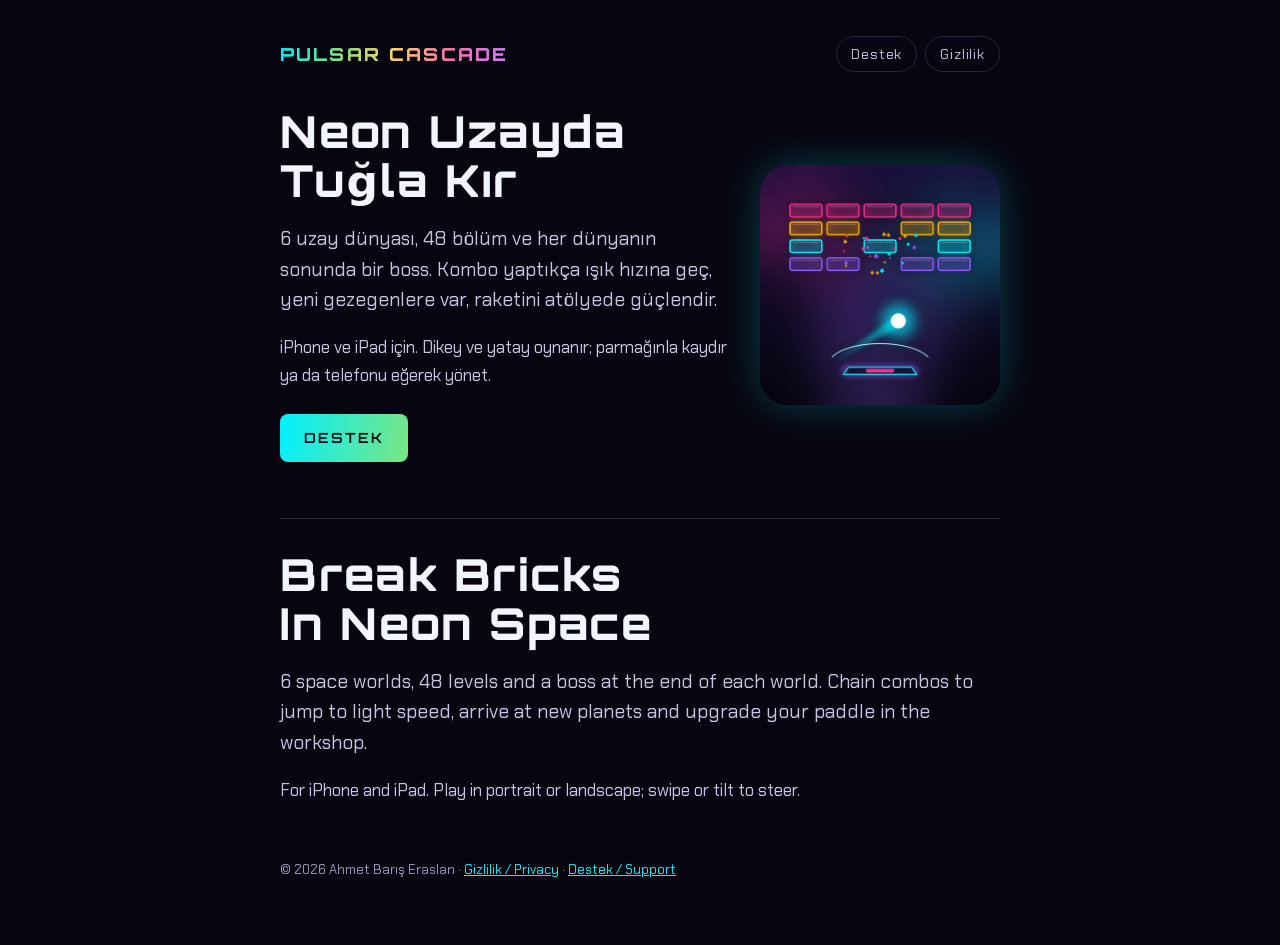
==== index.html @ 49912672 "Pulsar Cascade site: ana sayfa, gizlilik, destek" ====
<!doctype html>
<html lang="tr">
<head>
<meta charset="utf-8">
<meta name="viewport" content="width=device-width, initial-scale=1">
<title>Pulsar Cascade</title>
<meta name="description" content="Neon uzayda tuğla kırma: 6 uzay dünyası, 48 bölüm, boss savaşları, ışık hızı kombolar.">
<link rel="icon" href="icon.png">
<link rel="stylesheet" href="https://fonts.googleapis.com/css2?family=Orbitron:wght@600;800&family=Chakra+Petch:wght@400;600&display=swap">
<link rel="stylesheet" href="style.css">
</head>
<body>
<div class="wrap">
<header class="top">
  <a class="brand" href="./">PULSAR CASCADE</a>
  <nav><a href="support.html">Destek</a><a href="privacy.html">Gizlilik</a></nav>
</header>

<section class="hero">
  <div>
    <h1>Neon Uzayda Tuğla Kır</h1>
    <p class="lede">6 uzay dünyası, 48 bölüm ve her dünyanın sonunda bir boss. Kombo yaptıkça ışık hızına geç, yeni gezegenlere var, raketini atölyede güçlendir.</p>
    <p>iPhone ve iPad için. Dikey ve yatay oynanır; parmağınla kaydır ya da telefonu eğerek yönet.</p>
    <a class="cta" href="support.html">DESTEK</a>
  </div>
  <img src="icon.png" alt="Pulsar Cascade uygulama simgesi" width="240" height="240">
</section>

<section class="lang" lang="en">
  <h1>Break Bricks In Neon Space</h1>
  <p class="lede">6 space worlds, 48 levels and a boss at the end of each world. Chain combos to jump to light speed, arrive at new planets and upgrade your paddle in the workshop.</p>
  <p>For iPhone and iPad. Play in portrait or landscape; swipe or tilt to steer.</p>
</section>

<footer>© 2026 Ahmet Barış Eraslan · <a href="privacy.html">Gizlilik / Privacy</a> · <a href="support.html">Destek / Support</a></footer>
</div>
</body>
</html>
---- style.css ----
:root {
  --bg: #07050f;
  --panel: #120d22;
  --line: #2a2143;
  --ink: #f2f4ff;
  --soft: #c9c5e2;
  --dim: #9b96bb;
  --accent: #00f0ff;
  --gold: #ffd166;
  --pink: #ff6fb1;
  --gem: #7ae582;
  --display: "Orbitron", "Segoe UI", system-ui, sans-serif;
  --body: "Chakra Petch", "Segoe UI", system-ui, sans-serif;
  color-scheme: dark;
}
* { box-sizing: border-box; }
html { background: var(--bg); }
body {
  margin: 0;
  background: var(--bg) radial-gradient(1100px 520px at 85% -10%, rgba(255, 111, 177, .12), transparent 60%),
              radial-gradient(900px 520px at -10% 10%, rgba(0, 240, 255, .09), transparent 60%);
  background-attachment: fixed;
  color: var(--ink);
  font-family: var(--body);
  font-size: 17px;
  line-height: 1.6;
}
.wrap { max-width: 760px; margin: 0 auto; padding-inline: 20px; padding-block: 36px 64px; }
header.top { display: flex; align-items: center; justify-content: space-between; gap: 16px; flex-wrap: wrap; margin-bottom: 36px; }
.brand { font-family: var(--display); font-weight: 800; letter-spacing: .12em; font-size: 18px; text-decoration: none;
  background: linear-gradient(100deg, #00f0ff, #7ae582, #ffd166, #ff6fb1, #c77dff); -webkit-background-clip: text; background-clip: text; color: transparent; }
nav { display: flex; gap: 8px; flex-wrap: wrap; }
nav a { color: var(--soft); text-decoration: none; font-size: 14px; letter-spacing: .06em; padding: 6px 14px; border: 1px solid var(--line); border-radius: 999px; }
nav a:hover, nav a:focus-visible { border-color: var(--accent); color: var(--ink); outline: none; }
h1 { font-family: var(--display); font-weight: 800; font-size: clamp(28px, 6vw, 44px); line-height: 1.1; letter-spacing: .04em; margin: 0 0 12px; text-wrap: balance; }
h2 { font-family: var(--display); font-weight: 600; font-size: 14px; letter-spacing: .24em; text-transform: uppercase; color: var(--accent); margin: 40px 0 10px; }
p, li { color: var(--soft); max-width: 65ch; }
strong { color: var(--ink); font-weight: 600; }
a { color: var(--accent); }
.lede { font-size: 19px; color: var(--soft); }
.meta { font-size: 14px; color: var(--dim); }
.lang { margin-top: 56px; padding-top: 32px; border-top: 1px solid var(--line); }
.hero { display: grid; gap: 28px; align-items: center; grid-template-columns: 1fr; }
.hero img { width: 100%; max-width: 260px; border-radius: 28px; box-shadow: 0 0 40px rgba(0, 240, 255, .25); }
@media (min-width: 700px) { .hero { grid-template-columns: 1fr 240px; } }
.cta { display: inline-block; font-family: var(--display); font-weight: 600; font-size: 14px; letter-spacing: .14em; color: var(--bg);
  background: linear-gradient(100deg, var(--accent), var(--gem)); padding: 13px 24px; border-radius: 8px; text-decoration: none; margin-top: 8px; }
.faq dt { color: var(--ink); font-weight: 600; margin-top: 18px; }
.faq dd { margin: 4px 0 0; color: var(--soft); max-width: 65ch; }
footer { margin-top: 56px; font-size: 13px; color: var(--dim); }
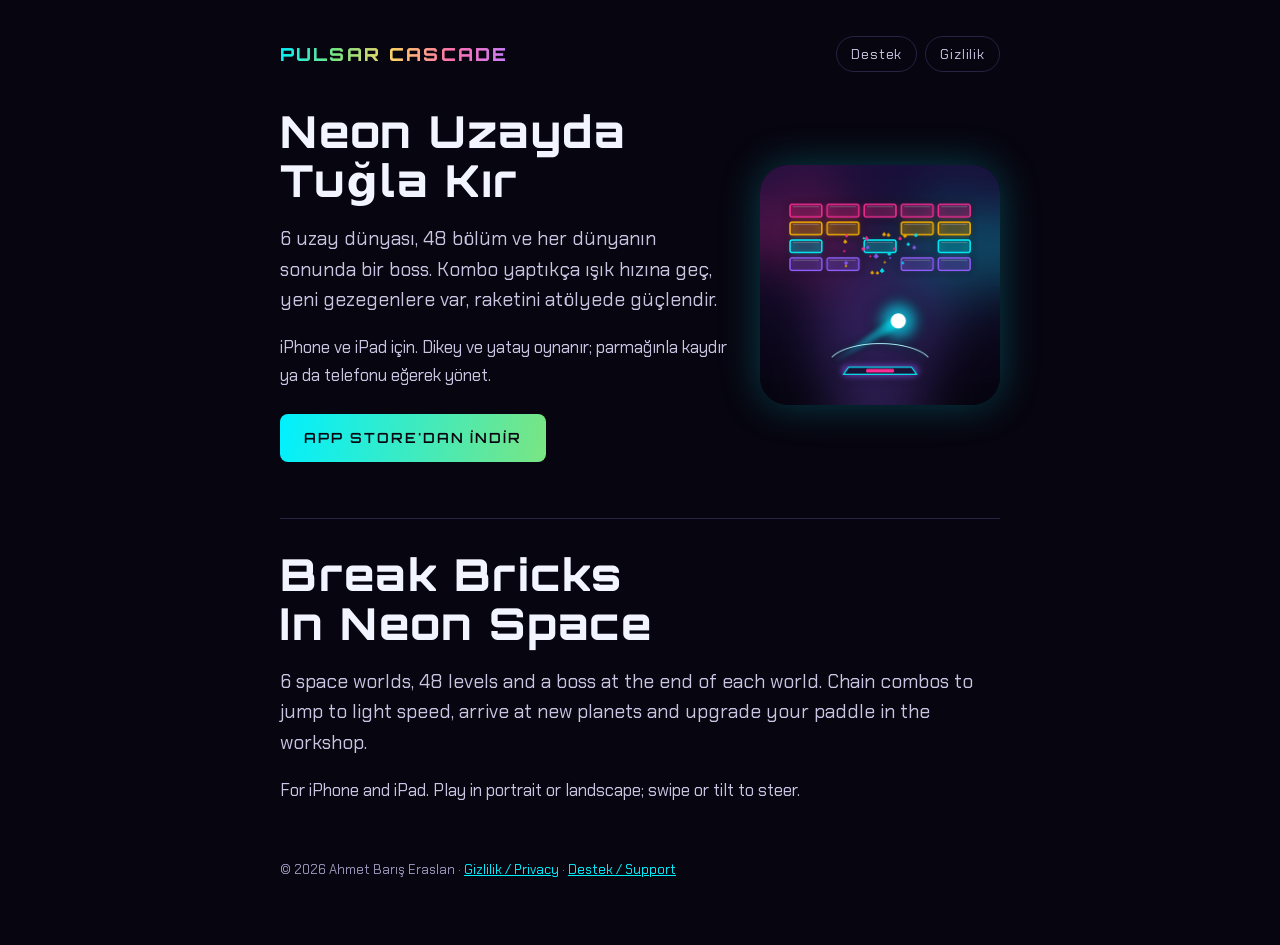
==== commit a60df01e: "Ana sayfaya App Store indirme baglantisi Co-Authored-By: Claude Fable 5 <noreply@anthropic.com>" ====
--- a/index.html
+++ b/index.html
@@ -21,7 +21,7 @@
     <h1>Neon Uzayda Tuğla Kır</h1>
     <p class="lede">6 uzay dünyası, 48 bölüm ve her dünyanın sonunda bir boss. Kombo yaptıkça ışık hızına geç, yeni gezegenlere var, raketini atölyede güçlendir.</p>
     <p>iPhone ve iPad için. Dikey ve yatay oynanır; parmağınla kaydır ya da telefonu eğerek yönet.</p>
-    <a class="cta" href="support.html">DESTEK</a>
+    <a class="cta" href="https://apps.apple.com/tr/app/pulsar-cascade/id6812719839">APP STORE'DAN İNDİR</a>
   </div>
   <img src="icon.png" alt="Pulsar Cascade uygulama simgesi" width="240" height="240">
 </section>
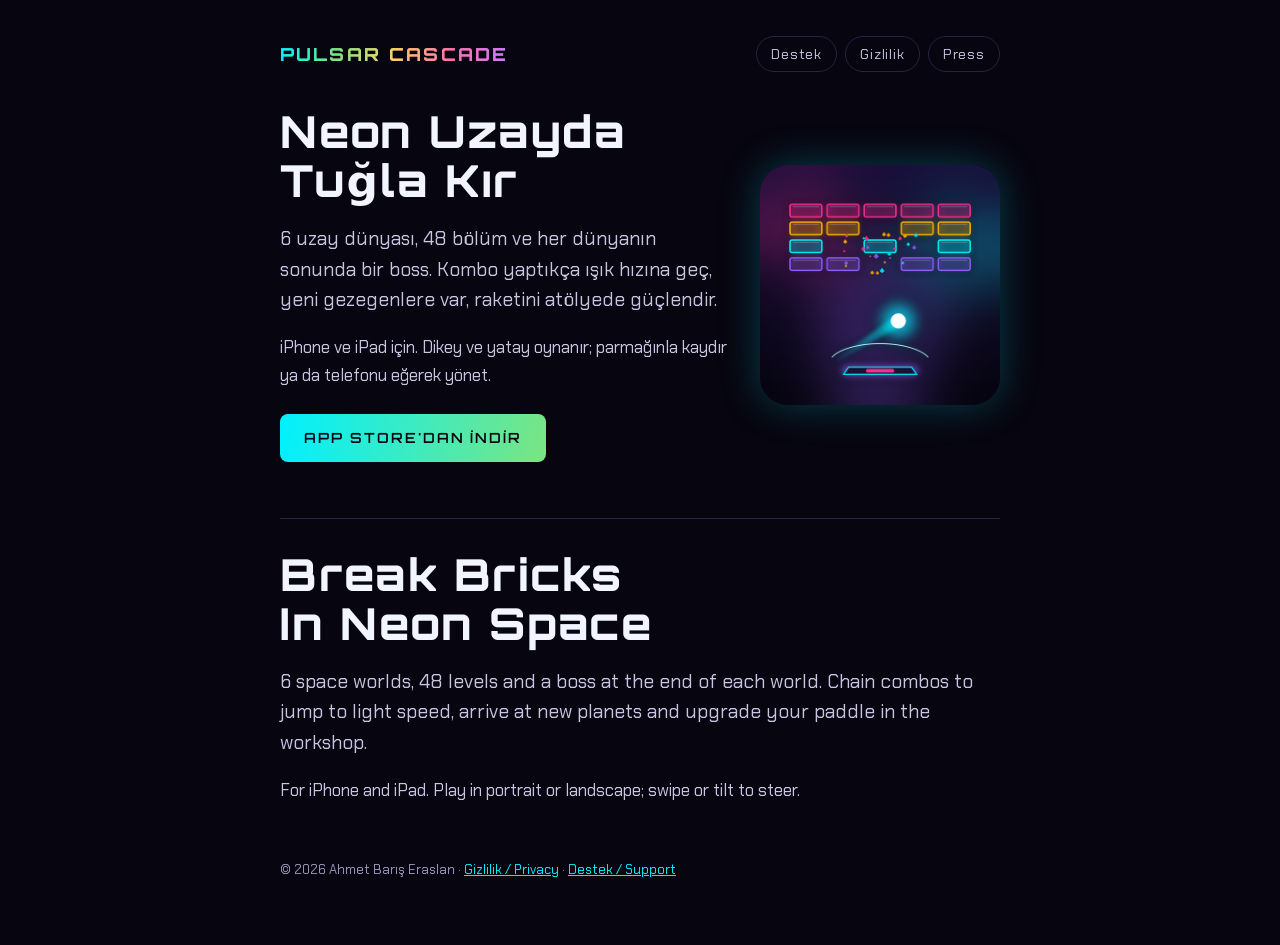
==== commit 476fd9ed: "Basin kiti sayfasi: ekran goruntuleri, fragman, bilgi karti Co-Authored-By: Claude Opus 5.5 <noreply" ====
--- a/index.html
+++ b/index.html
@@ -13,7 +13,7 @@
 <div class="wrap">
 <header class="top">
   <a class="brand" href="./">PULSAR CASCADE</a>
-  <nav><a href="support.html">Destek</a><a href="privacy.html">Gizlilik</a></nav>
+  <nav><a href="support.html">Destek</a><a href="privacy.html">Gizlilik</a><a href="press.html">Press</a></nav>
 </header>
 
 <section class="hero">
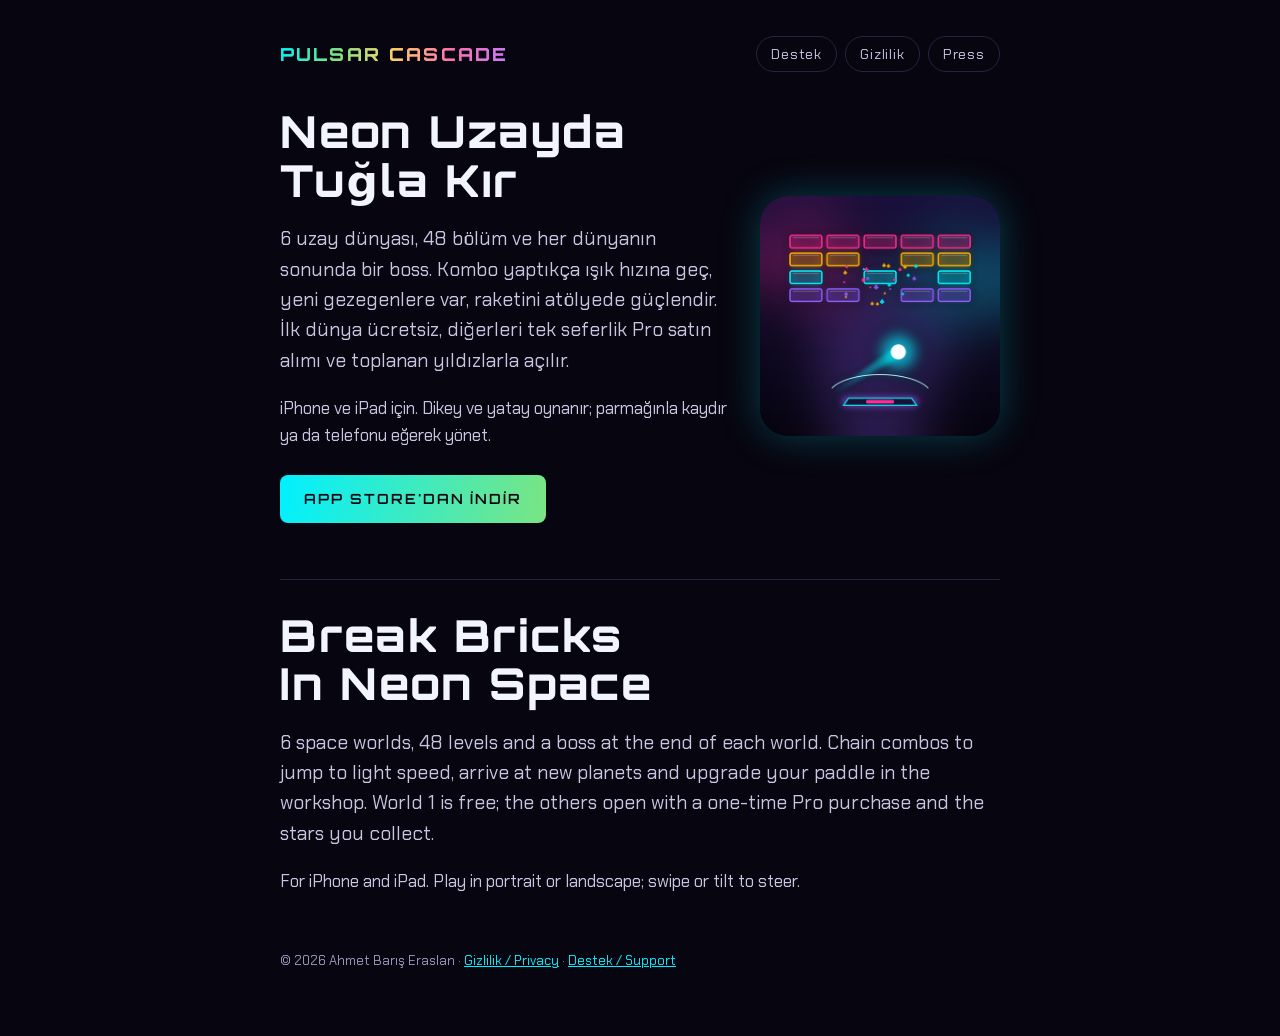
==== commit f2791fa9: "Tanitim metinleri oyunla esitlendi: Pro kapsami netlesti, dogrulanamayan iddialar kaldirildi Co-Auth" ====
--- a/index.html
+++ b/index.html
@@ -19,7 +19,7 @@
 <section class="hero">
   <div>
     <h1>Neon Uzayda Tuğla Kır</h1>
-    <p class="lede">6 uzay dünyası, 48 bölüm ve her dünyanın sonunda bir boss. Kombo yaptıkça ışık hızına geç, yeni gezegenlere var, raketini atölyede güçlendir.</p>
+    <p class="lede">6 uzay dünyası, 48 bölüm ve her dünyanın sonunda bir boss. Kombo yaptıkça ışık hızına geç, yeni gezegenlere var, raketini atölyede güçlendir. İlk dünya ücretsiz, diğerleri tek seferlik Pro satın alımı ve toplanan yıldızlarla açılır.</p>
     <p>iPhone ve iPad için. Dikey ve yatay oynanır; parmağınla kaydır ya da telefonu eğerek yönet.</p>
     <a class="cta" href="https://apps.apple.com/tr/app/pulsar-cascade/id6812719839">APP STORE'DAN İNDİR</a>
   </div>
@@ -28,7 +28,7 @@
 
 <section class="lang" lang="en">
   <h1>Break Bricks In Neon Space</h1>
-  <p class="lede">6 space worlds, 48 levels and a boss at the end of each world. Chain combos to jump to light speed, arrive at new planets and upgrade your paddle in the workshop.</p>
+  <p class="lede">6 space worlds, 48 levels and a boss at the end of each world. Chain combos to jump to light speed, arrive at new planets and upgrade your paddle in the workshop. World 1 is free; the others open with a one-time Pro purchase and the stars you collect.</p>
   <p>For iPhone and iPad. Play in portrait or landscape; swipe or tilt to steer.</p>
 </section>
 
